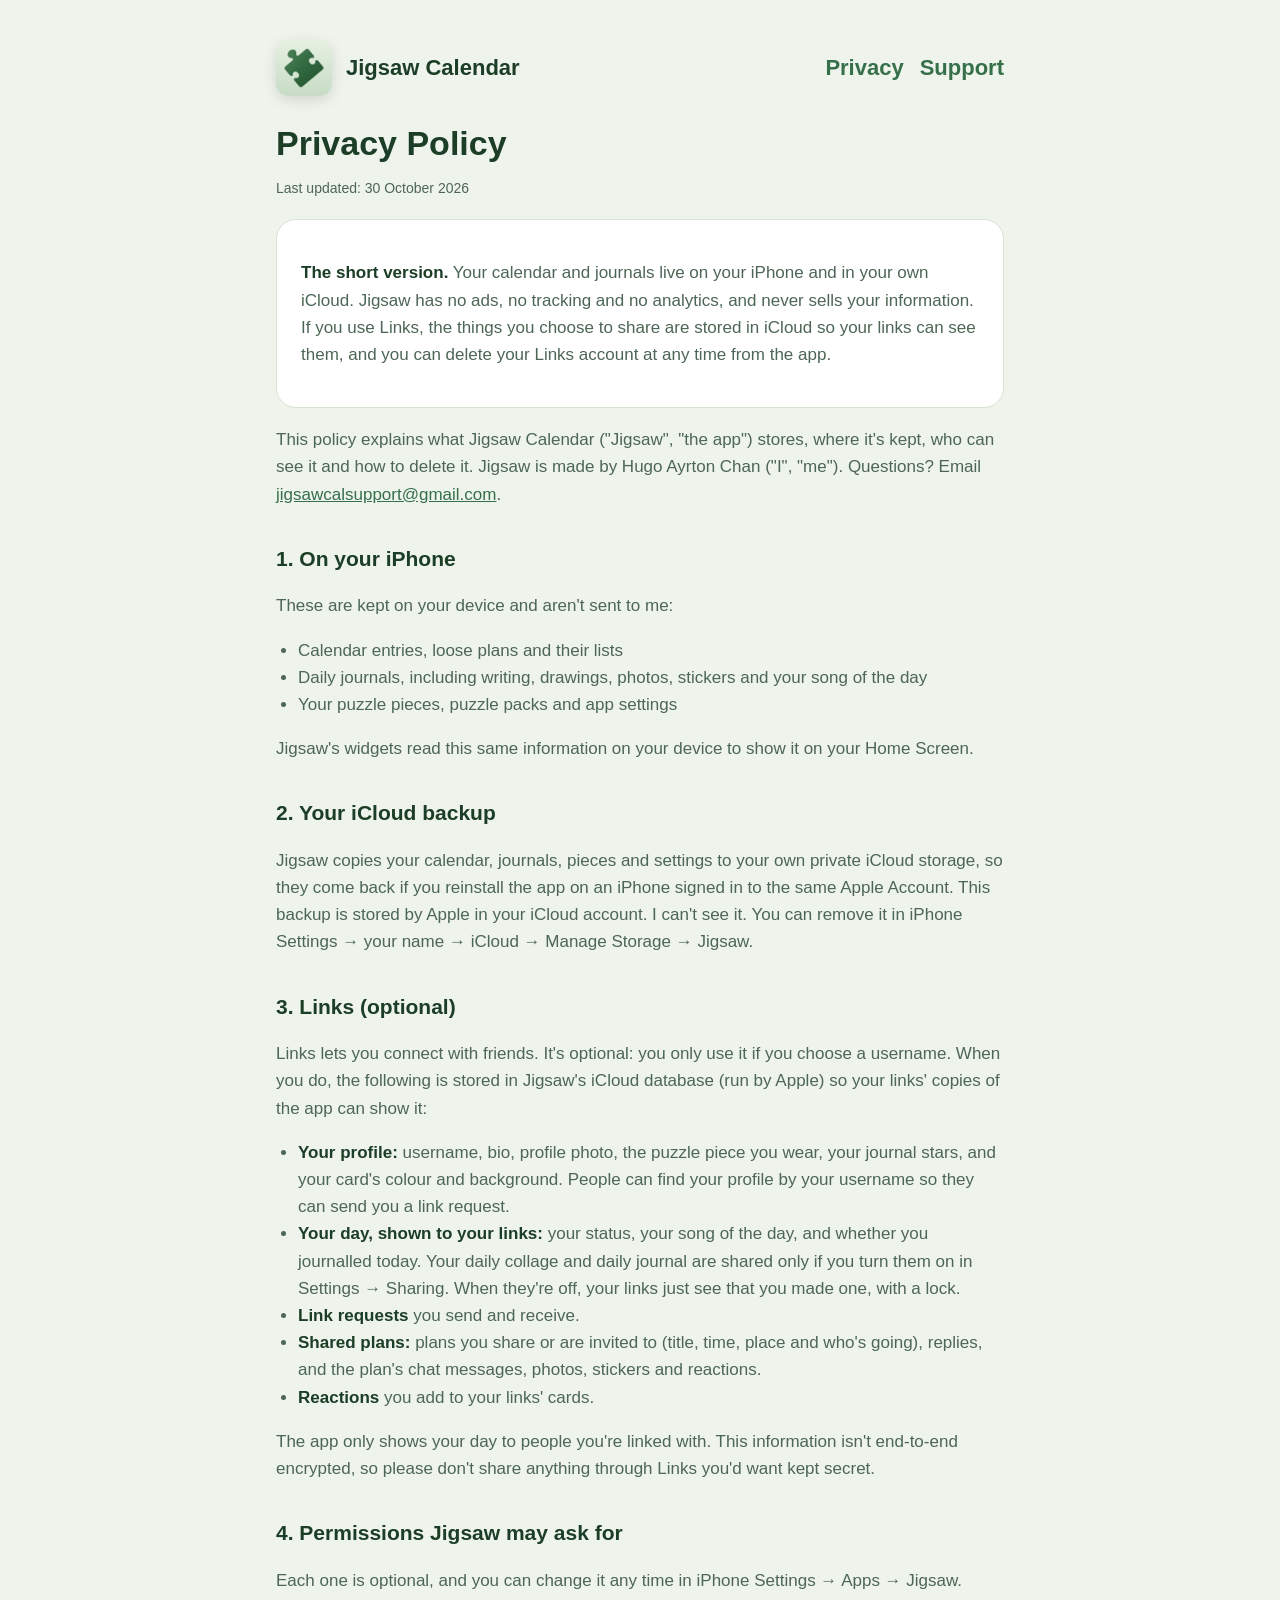
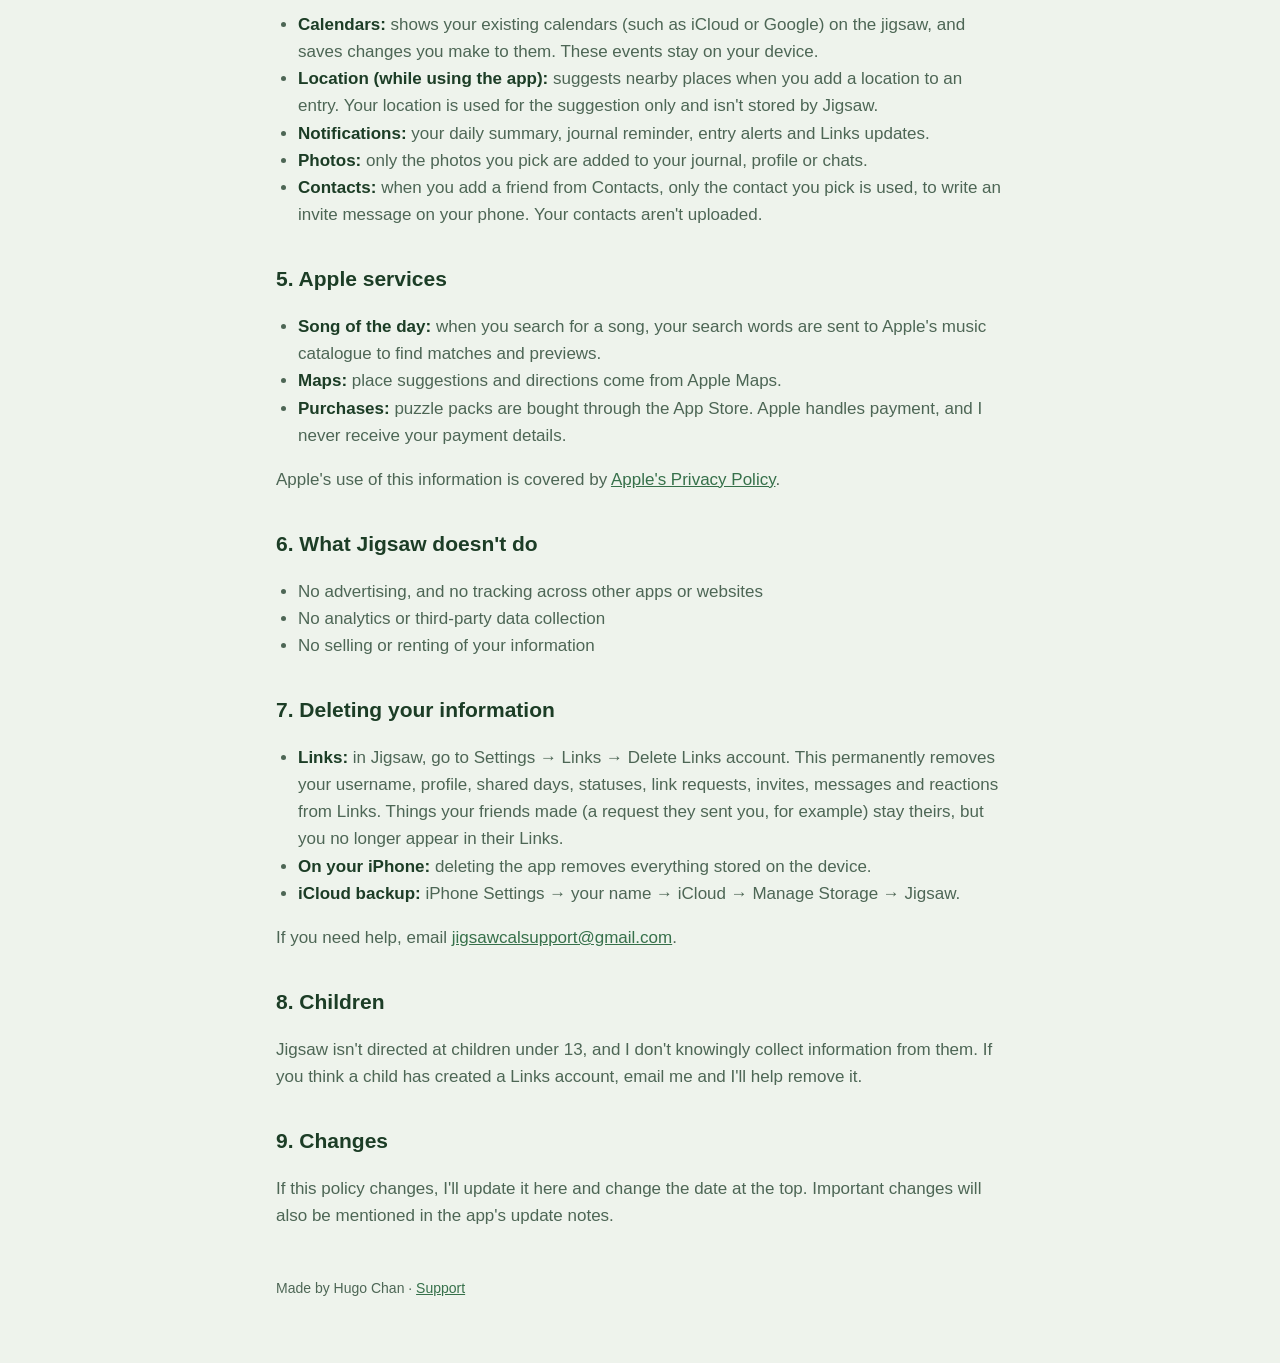
==== privacy.html @ 0feeb072 "Add files via upload" ====
<!doctype html>
<html lang="en">
<head>
<meta charset="utf-8">
<meta name="viewport" content="width=device-width, initial-scale=1">
<title>Privacy Policy – Jigsaw Calendar</title>
<link rel="icon" href="icon.png">
<link rel="stylesheet" href="style.css">
</head>
<body>
<main>
<header>
  <img src="icon.png" alt="">
  <a href="index.html">Jigsaw Calendar</a>
  <nav><a href="privacy.html">Privacy</a><a href="support.html">Support</a></nav>
</header>

<h1>Privacy Policy</h1>
<p class="updated">Last updated: 30 October 2026</p>

<div class="card">
  <p><strong>The short version.</strong> Your calendar and journals live on your iPhone and in your own iCloud. Jigsaw has no ads, no tracking and no analytics, and never sells your information. If you use Links, the things you choose to share are stored in iCloud so your links can see them, and you can delete your Links account at any time from the app.</p>
</div>

<p>This policy explains what Jigsaw Calendar ("Jigsaw", "the app") stores, where it's kept, who can see it and how to delete it. Jigsaw is made by Hugo Ayrton Chan ("I", "me"). Questions? Email <a href="mailto:jigsawcalsupport@gmail.com">jigsawcalsupport@gmail.com</a>.</p>

<h2>1. On your iPhone</h2>
<p>These are kept on your device and aren't sent to me:</p>
<ul>
  <li>Calendar entries, loose plans and their lists</li>
  <li>Daily journals, including writing, drawings, photos, stickers and your song of the day</li>
  <li>Your puzzle pieces, puzzle packs and app settings</li>
</ul>
<p>Jigsaw's widgets read this same information on your device to show it on your Home Screen.</p>

<h2>2. Your iCloud backup</h2>
<p>Jigsaw copies your calendar, journals, pieces and settings to your own private iCloud storage, so they come back if you reinstall the app on an iPhone signed in to the same Apple Account. This backup is stored by Apple in your iCloud account. I can't see it. You can remove it in iPhone Settings → your name → iCloud → Manage Storage → Jigsaw.</p>

<h2>3. Links (optional)</h2>
<p>Links lets you connect with friends. It's optional: you only use it if you choose a username. When you do, the following is stored in Jigsaw's iCloud database (run by Apple) so your links' copies of the app can show it:</p>
<ul>
  <li><strong>Your profile:</strong> username, bio, profile photo, the puzzle piece you wear, your journal stars, and your card's colour and background. People can find your profile by your username so they can send you a link request.</li>
  <li><strong>Your day, shown to your links:</strong> your status, your song of the day, and whether you journalled today. Your daily collage and daily journal are shared only if you turn them on in Settings → Sharing. When they're off, your links just see that you made one, with a lock.</li>
  <li><strong>Link requests</strong> you send and receive.</li>
  <li><strong>Shared plans:</strong> plans you share or are invited to (title, time, place and who's going), replies, and the plan's chat messages, photos, stickers and reactions.</li>
  <li><strong>Reactions</strong> you add to your links' cards.</li>
</ul>
<p>The app only shows your day to people you're linked with. This information isn't end-to-end encrypted, so please don't share anything through Links you'd want kept secret.</p>

<h2>4. Permissions Jigsaw may ask for</h2>
<p>Each one is optional, and you can change it any time in iPhone Settings → Apps → Jigsaw.</p>
<ul>
  <li><strong>Calendars:</strong> shows your existing calendars (such as iCloud or Google) on the jigsaw, and saves changes you make to them. These events stay on your device.</li>
  <li><strong>Location (while using the app):</strong> suggests nearby places when you add a location to an entry. Your location is used for the suggestion only and isn't stored by Jigsaw.</li>
  <li><strong>Notifications:</strong> your daily summary, journal reminder, entry alerts and Links updates.</li>
  <li><strong>Photos:</strong> only the photos you pick are added to your journal, profile or chats.</li>
  <li><strong>Contacts:</strong> when you add a friend from Contacts, only the contact you pick is used, to write an invite message on your phone. Your contacts aren't uploaded.</li>
</ul>

<h2>5. Apple services</h2>
<ul>
  <li><strong>Song of the day:</strong> when you search for a song, your search words are sent to Apple's music catalogue to find matches and previews.</li>
  <li><strong>Maps:</strong> place suggestions and directions come from Apple Maps.</li>
  <li><strong>Purchases:</strong> puzzle packs are bought through the App Store. Apple handles payment, and I never receive your payment details.</li>
</ul>
<p>Apple's use of this information is covered by <a href="https://www.apple.com/legal/privacy/">Apple's Privacy Policy</a>.</p>

<h2>6. What Jigsaw doesn't do</h2>
<ul>
  <li>No advertising, and no tracking across other apps or websites</li>
  <li>No analytics or third-party data collection</li>
  <li>No selling or renting of your information</li>
</ul>

<h2>7. Deleting your information</h2>
<ul>
  <li><strong>Links:</strong> in Jigsaw, go to Settings → Links → Delete Links account. This permanently removes your username, profile, shared days, statuses, link requests, invites, messages and reactions from Links. Things your friends made (a request they sent you, for example) stay theirs, but you no longer appear in their Links.</li>
  <li><strong>On your iPhone:</strong> deleting the app removes everything stored on the device.</li>
  <li><strong>iCloud backup:</strong> iPhone Settings → your name → iCloud → Manage Storage → Jigsaw.</li>
</ul>
<p>If you need help, email <a href="mailto:jigsawcalsupport@gmail.com">jigsawcalsupport@gmail.com</a>.</p>

<h2>8. Children</h2>
<p>Jigsaw isn't directed at children under 13, and I don't knowingly collect information from them. If you think a child has created a Links account, email me and I'll help remove it.</p>

<h2>9. Changes</h2>
<p>If this policy changes, I'll update it here and change the date at the top. Important changes will also be mentioned in the app's update notes.</p>

<footer>Made by Hugo Chan · <a href="support.html">Support</a></footer>
</main>
</body>
</html>
---- style.css ----
:root { --bg: #eef3ec; --card: #ffffff; --ink: #1c3d26; --soft: #4d6655; --accent: #36704a; --line: #d7e3d3; }
* { box-sizing: border-box; }
body { margin: 0; background: var(--bg); color: var(--ink); font: 17px/1.6 -apple-system, BlinkMacSystemFont, "SF Pro Rounded", "Segoe UI", Roboto, sans-serif; }
main { max-width: 760px; margin: 0 auto; padding: 40px 16px 64px; }
header { display: flex; align-items: center; gap: 14px; margin-bottom: 28px; }
header img { width: 56px; height: 56px; border-radius: 13px; box-shadow: 0 4px 14px rgba(0,0,0,.12); }
header a { color: inherit; text-decoration: none; font-weight: 800; font-size: 22px; }
nav { margin-left: auto; display: flex; gap: 16px; font-size: 15px; }
nav a { color: var(--accent); font-weight: 600; text-decoration: none; }
h1 { font-size: 34px; line-height: 1.15; margin: 0 0 6px; }
h2 { font-size: 21px; margin: 34px 0 8px; }
h3 { font-size: 17px; margin: 20px 0 4px; }
p, li { color: var(--soft); }
strong { color: var(--ink); }
a { color: var(--accent); }
.card { background: var(--card); border-radius: 20px; padding: 22px 24px; margin: 18px 0; border: 1px solid var(--line); }
.updated { font-size: 14px; color: var(--soft); margin-bottom: 20px; }
ul { padding-left: 22px; }
footer { margin-top: 48px; font-size: 14px; color: var(--soft); }
@media (max-width: 520px) { h1 { font-size: 28px; } nav { gap: 12px; } header a { font-size: 19px; } }
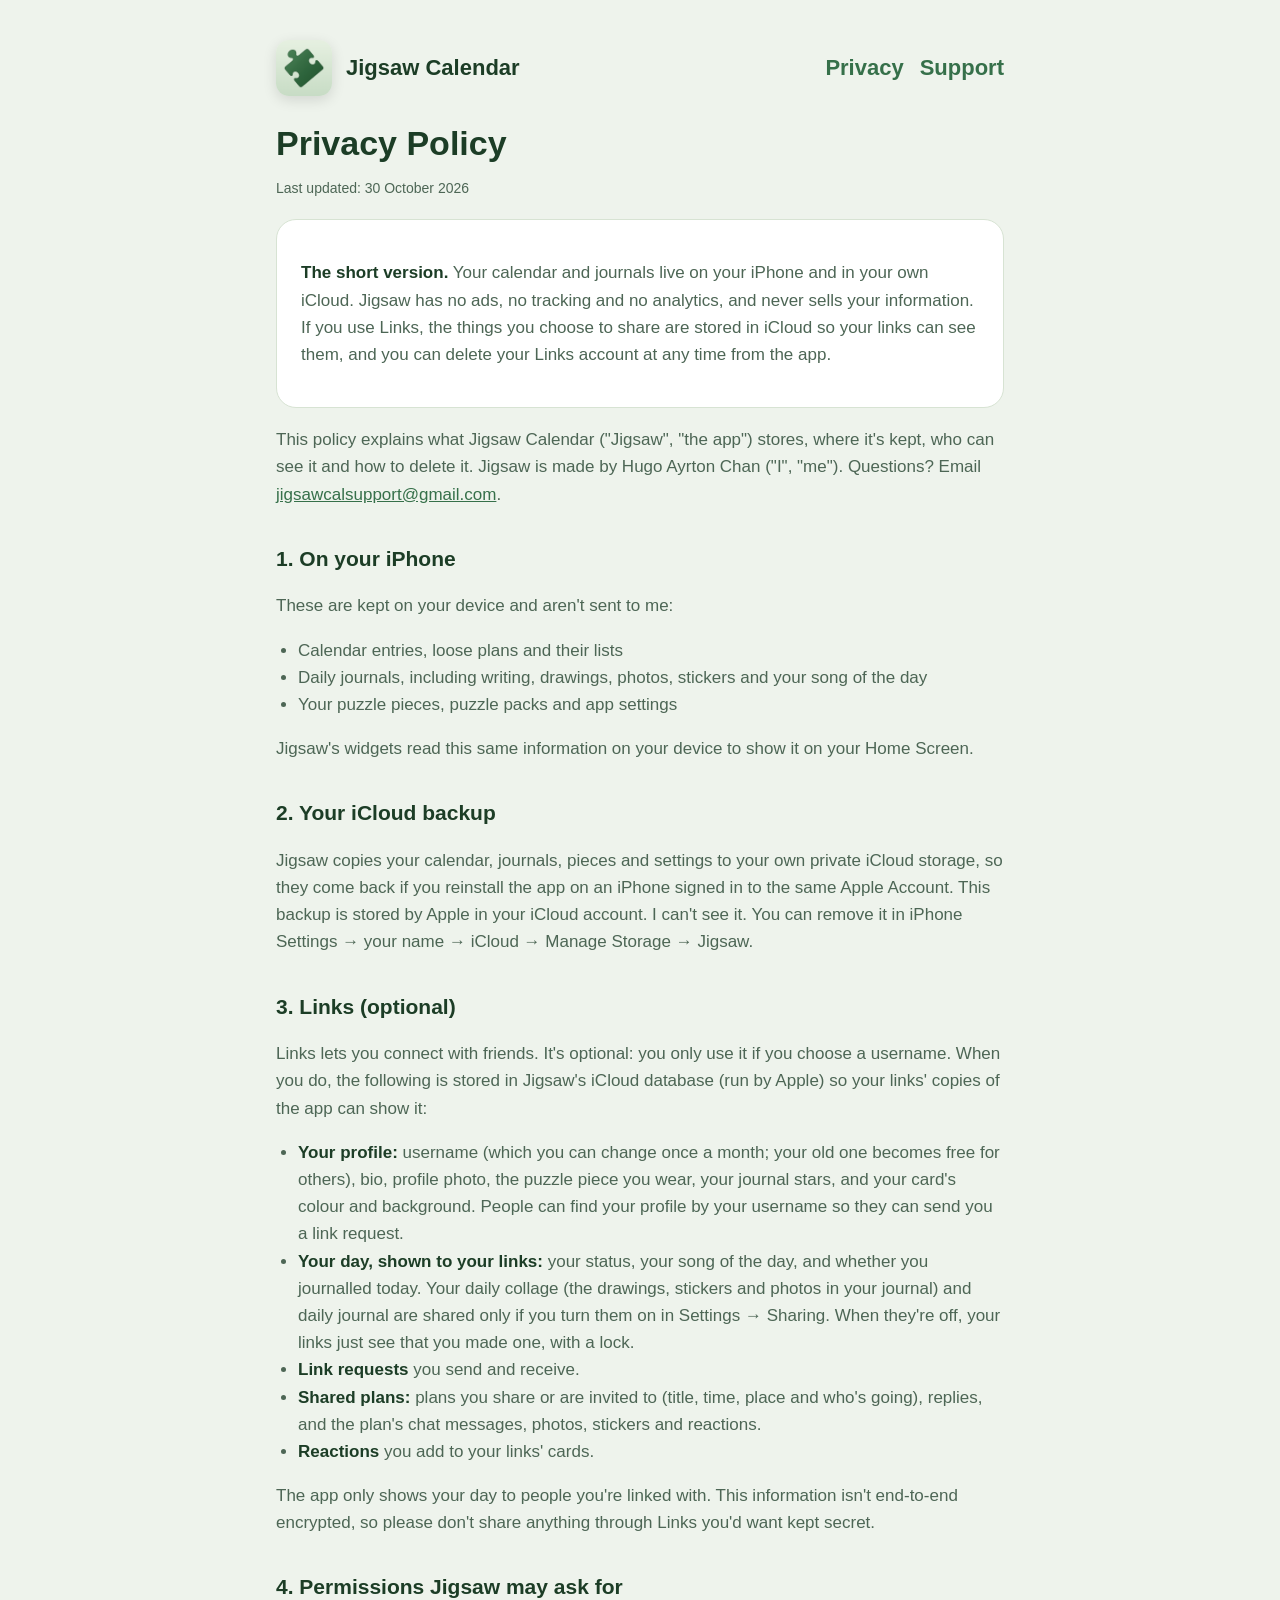
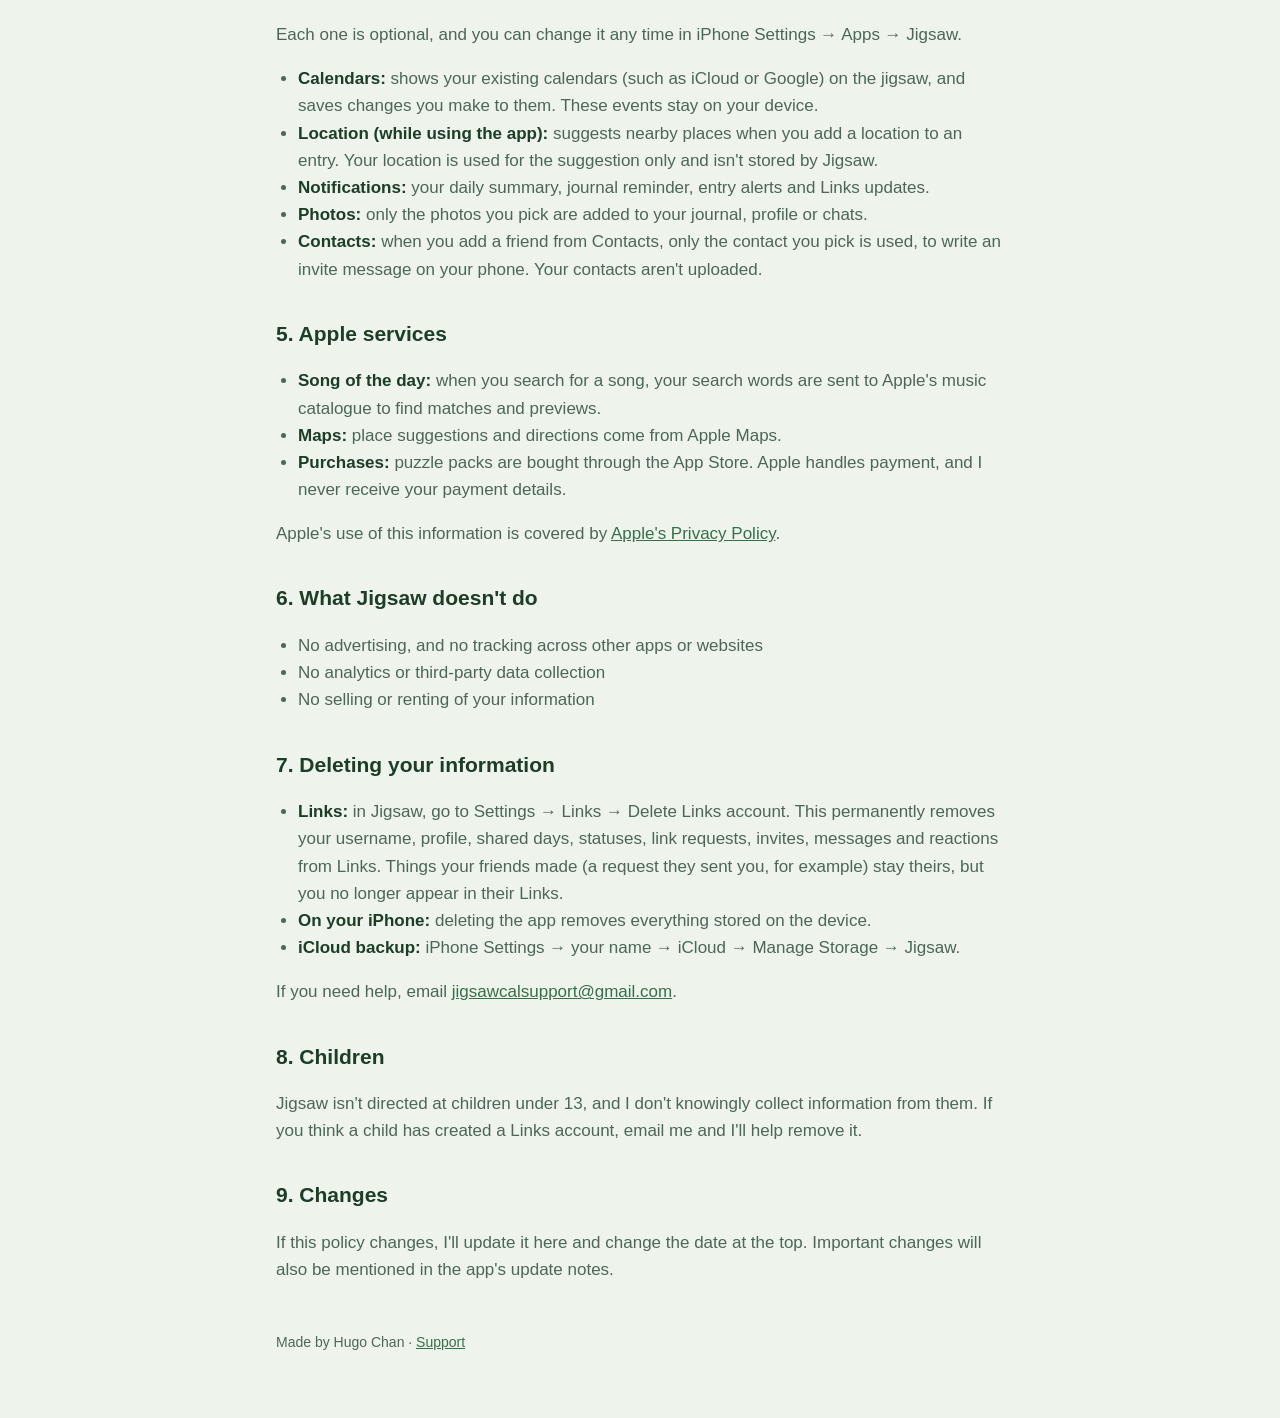
==== commit 7b3d98fd: "Add files via upload" ====
--- a/privacy.html
+++ b/privacy.html
@@ -39,8 +39,8 @@
 <h2>3. Links (optional)</h2>
 <p>Links lets you connect with friends. It's optional: you only use it if you choose a username. When you do, the following is stored in Jigsaw's iCloud database (run by Apple) so your links' copies of the app can show it:</p>
 <ul>
-  <li><strong>Your profile:</strong> username, bio, profile photo, the puzzle piece you wear, your journal stars, and your card's colour and background. People can find your profile by your username so they can send you a link request.</li>
-  <li><strong>Your day, shown to your links:</strong> your status, your song of the day, and whether you journalled today. Your daily collage and daily journal are shared only if you turn them on in Settings → Sharing. When they're off, your links just see that you made one, with a lock.</li>
+  <li><strong>Your profile:</strong> username (which you can change once a month; your old one becomes free for others), bio, profile photo, the puzzle piece you wear, your journal stars, and your card's colour and background. People can find your profile by your username so they can send you a link request.</li>
+  <li><strong>Your day, shown to your links:</strong> your status, your song of the day, and whether you journalled today. Your daily collage (the drawings, stickers and photos in your journal) and daily journal are shared only if you turn them on in Settings → Sharing. When they're off, your links just see that you made one, with a lock.</li>
   <li><strong>Link requests</strong> you send and receive.</li>
   <li><strong>Shared plans:</strong> plans you share or are invited to (title, time, place and who's going), replies, and the plan's chat messages, photos, stickers and reactions.</li>
   <li><strong>Reactions</strong> you add to your links' cards.</li>
--- a/style.css
+++ b/style.css
@@ -2,7 +2,7 @@
 * { box-sizing: border-box; }
 body { margin: 0; background: var(--bg); color: var(--ink); font: 17px/1.6 -apple-system, BlinkMacSystemFont, "SF Pro Rounded", "Segoe UI", Roboto, sans-serif; }
 main { max-width: 760px; margin: 0 auto; padding: 40px 16px 64px; }
-header { display: flex; align-items: center; gap: 14px; margin-bottom: 28px; }
+header { display: flex; flex-wrap: wrap; align-items: center; gap: 10px 14px; margin-bottom: 28px; }
 header img { width: 56px; height: 56px; border-radius: 13px; box-shadow: 0 4px 14px rgba(0,0,0,.12); }
 header a { color: inherit; text-decoration: none; font-weight: 800; font-size: 22px; }
 nav { margin-left: auto; display: flex; gap: 16px; font-size: 15px; }
@@ -17,4 +17,4 @@
 .updated { font-size: 14px; color: var(--soft); margin-bottom: 20px; }
 ul { padding-left: 22px; }
 footer { margin-top: 48px; font-size: 14px; color: var(--soft); }
-@media (max-width: 520px) { h1 { font-size: 28px; } nav { gap: 12px; } header a { font-size: 19px; } }
+@media (max-width: 520px) { h1 { font-size: 28px; } header a { font-size: 19px; } nav { width: 100%; margin-left: 0; gap: 18px; } }
